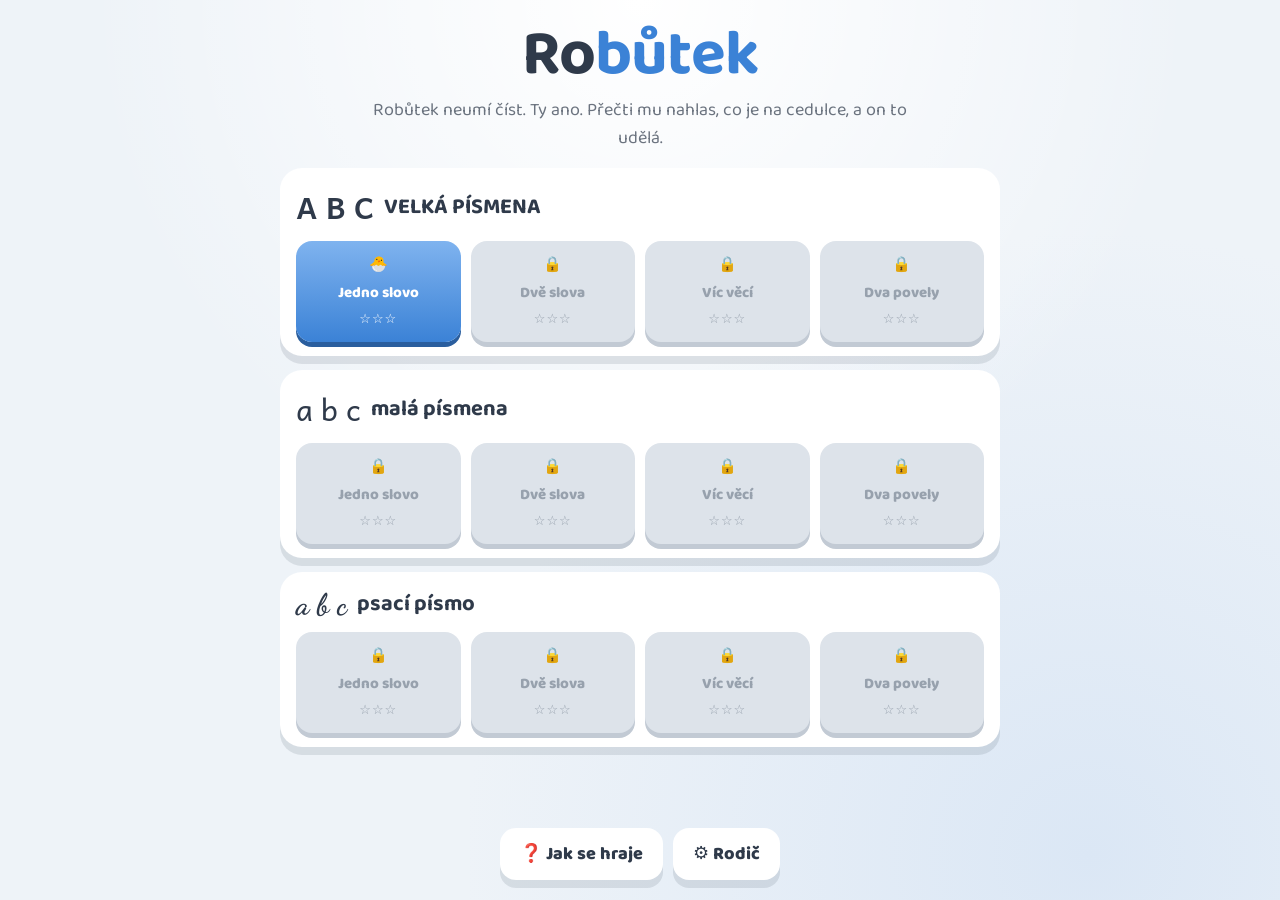
==== robutek/index.html @ ce99fd9e "Robůtek: šestá hra – robot neumí číst, dítě mu diktuje povel Předchozí hry měly skrytou vadu: slovo " ====
<!DOCTYPE html>
<html lang="cs">
<head>
<meta charset="utf-8">
<meta name="viewport" content="width=device-width, initial-scale=1, maximum-scale=1, user-scalable=no">
<meta name="apple-mobile-web-app-capable" content="yes">
<title>Robůtek</title>
<link rel="preconnect" href="https://fonts.googleapis.com">
<link href="https://fonts.googleapis.com/css2?family=Andika:wght@400;700&family=Baloo+2:wght@700;800&family=Dancing+Script:wght@600;700&display=swap" rel="stylesheet">
<link rel="stylesheet" href="style.css">
</head>
<body>

<!-- DOMŮ -->
<section id="home" class="screen active">
  <header class="title">
    <h1>Ro<span>bůtek</span></h1>
    <p>Robůtek neumí číst. Ty ano. Přečti mu nahlas, co je na cedulce, a on to udělá.</p>
  </header>
  <div class="warn" id="mic-warn" hidden></div>
  <div class="worlds" id="worlds"></div>
  <div class="home-buttons">
    <button class="btn ghost" id="btn-help">❓ Jak se hraje</button>
    <button class="btn ghost" id="btn-parent">⚙️ Rodič</button>
  </div>
</section>

<!-- HRA -->
<section id="game" class="screen">
  <div class="topbar">
    <button class="btn round" id="btn-back">←</button>
    <div class="progress"><div class="bar" id="bar"></div><span id="bar-text"></span></div>
    <button class="btn round" id="btn-speak" title="Přečti mi to">🔊</button>
  </div>

  <div class="ticket-wrap">
    <div class="ticket" id="ticket"><span id="ticket-text"></span></div>
    <div class="pressure" title="tlak"><div class="pressure-fill" id="pressure"></div></div>
  </div>

  <div class="stage">
    <svg id="svg" viewBox="0 0 440 330" preserveAspectRatio="xMidYMid meet" aria-hidden="true"></svg>
    <div class="say" id="say" hidden></div>
  </div>

  <div class="micbar" id="micbar" hidden>
    <button class="mic off" id="btn-mic">
      <span class="ring"></span>
      <span class="ico">🎤</span>
    </button>
    <div class="mic-side">
      <div class="mic-label" id="mic-label">Ťukni a mluv</div>
      <div class="heard" id="heard"></div>
    </div>
  </div>
</section>

<!-- Modal: kolo hotovo -->
<div class="modal" id="modal-done">
  <div class="card">
    <div class="confetti" id="done-icon">🤖</div>
    <h2 id="done-title"></h2>
    <p id="done-text"></p>
    <div class="made" id="done-made"></div>
    <div class="modal-buttons">
      <button class="btn big" id="btn-next">Ještě jednou</button>
      <button class="btn ghost" id="btn-home">Domů</button>
    </div>
  </div>
</div>

<!-- Modal: nápověda -->
<div class="modal" id="modal-help">
  <div class="card help">
    <h2>Jak se hraje</h2>
    <ul>
      <li>🎫 Ze stroje vyjede cedulka s povelem, třeba <b>ZMÁČKNI ČERVENÉ TLAČÍTKO</b>.</li>
      <li>🤖 Robůtek neumí číst. Přečti mu povel <b>nahlas celý</b> a on ho provede.</li>
      <li>🤷 Když mu neřekneš dost, rozhodí rukama — na stroji jsou červená dvě,
        tak neví která. Dočti cedulku do konce.</li>
      <li>💨 Když mu řekneš něco jiného, udělá to. Sykne pára a odpadne šroubek,
        který se pak musí vrátit.</li>
      <li>🏆 Když stroj zase jede, vyrobí příšerku. Prohrát se nedá.</li>
    </ul>
    <div class="modal-buttons"><button class="btn big" id="help-close">Jasně</button></div>
  </div>
</div>

<!-- Modal: rodič -->
<div class="modal" id="modal-parent">
  <div class="card parent">
    <div id="parent-gate">
      <h2>Pro rodiče</h2>
      <p>Kolik je <b id="gate-q"></b>?</p>
      <input type="number" id="gate-a" inputmode="numeric">
      <div class="modal-buttons"><button class="btn big" id="gate-ok">OK</button><button class="btn ghost" id="gate-cancel">Zpět</button></div>
    </div>
    <div id="parent-panel" hidden>
      <h2>Nastavení</h2>
      <label><input type="checkbox" id="opt-mic"> Poroučet hlasem (mikrofon)</label>
      <label>Přísnost rozpoznávání:
        <select id="opt-strict">
          <option value="0">shovívavá – uzná i nepřesné</option>
          <option value="1">normální</option>
          <option value="2">přísná – jen přesně</option>
        </select>
      </label>
      <label>Povelů na kolo: <input type="number" id="opt-goal" min="3" max="20"></label>
      <label><input type="checkbox" id="opt-syll"> Ukazovat slabiky (ČER·VE·NÉ)</label>
      <label><input type="checkbox" id="opt-tts"> Předčítat nahlas (🔊)</label>
      <label><input type="checkbox" id="opt-sound"> Zvuky</label>
      <label><input type="checkbox" id="opt-unlock"> Odemknout všechny levely</label>
      <div class="modal-buttons">
        <button class="btn ghost danger" id="btn-reset">Smazat postup</button>
        <button class="btn big" id="parent-close">Hotovo</button>
      </div>
    </div>
  </div>
</div>

<script src="machine.js"></script>
<script src="game.js"></script>
</body>
</html>
---- robutek/style.css ----
:root {
  --bg: #eef3f8;
  --ink: #2f3a4a;
  --accent: #3b82d6;
  --accent2: #7fb3ef;
  --ok: #4fae55;
  --bad: #e0443a;
  --card: #ffffff;
  --steel: #8b9bb0;
  --shadow: 0 8px 0 rgba(47, 58, 74, .12);
  --font-ui: 'Baloo 2', 'Nunito', system-ui, sans-serif;
  --font-upper: 'Andika', 'Nunito', system-ui, sans-serif;
  --font-lower: 'Andika', 'Nunito', system-ui, sans-serif;
  --font-cursive: 'Dancing Script', cursive;
}
* { box-sizing: border-box; -webkit-tap-highlight-color: transparent; }
html, body { margin: 0; height: 100dvh; }
body {
  font-family: var(--font-ui); color: var(--ink); background: var(--bg);
  background-image: radial-gradient(circle at 50% 0, #fff 0, transparent 50%),
                    radial-gradient(circle at 85% 95%, #dbe7f5 0, transparent 45%);
  overflow: hidden; user-select: none; -webkit-user-select: none;
}
.screen { display: none; position: absolute; inset: 0; flex-direction: column; padding: env(safe-area-inset-top) 16px env(safe-area-inset-bottom); }
.screen.active { display: flex; }

/* ---- domů ---- */
.title { text-align: center; margin: 24px 0 8px; }
.title h1 { font-size: clamp(34px, 8vw, 64px); margin: 0; line-height: 1; letter-spacing: -1px; }
.title h1 span { color: var(--accent); }
.title p { margin: 8px 0 0; opacity: .7; font-size: 18px; max-width: 560px; margin-inline: auto; }
.warn { background: #fff0d6; border-radius: 16px; padding: 10px 14px; margin: 0 auto 8px; max-width: 720px; font-size: 15px; text-align: center; }
.worlds { flex: 1; overflow-y: auto; display: flex; flex-direction: column; gap: 14px; padding: 8px 0; max-width: 720px; width: 100%; margin: 0 auto; }
.world { background: var(--card); border-radius: 22px; padding: 14px 16px; box-shadow: var(--shadow); }
.world h3 { margin: 0 0 10px; font-size: 22px; display: flex; align-items: center; gap: 10px; }
.world h3 .sample { font-size: 30px; }
.levels { display: grid; grid-template-columns: repeat(4, 1fr); gap: 10px; }
.level {
  border: 0; border-radius: 16px; padding: 12px 4px; cursor: pointer; font: inherit; font-weight: 800;
  background: linear-gradient(180deg, var(--accent2), var(--accent)); color: #fff; box-shadow: 0 5px 0 #2a5e9e;
  font-size: 15px; display: flex; flex-direction: column; align-items: center; gap: 4px; transition: transform .1s;
}
.level:active { transform: translateY(4px); box-shadow: none; }
.level .stars { font-size: 13px; letter-spacing: 1px; }
.level.locked { background: #dde3ea; color: #97a1ad; box-shadow: 0 5px 0 #c2cad4; cursor: default; }
.level.done { background: linear-gradient(180deg, #8fdc93, var(--ok)); box-shadow: 0 5px 0 #37803c; }
.home-buttons { display: flex; gap: 10px; justify-content: center; padding: 12px 0 20px; }

/* ---- buttons ---- */
.btn { font: inherit; font-weight: 800; border: 0; border-radius: 16px; padding: 12px 20px; cursor: pointer; background: var(--accent); color: #fff; box-shadow: 0 5px 0 #2a5e9e; font-size: 18px; transition: transform .1s; }
.btn:active { transform: translateY(4px); box-shadow: none; }
.btn.big { font-size: 20px; padding: 14px 26px; }
.btn.ghost { background: var(--card); color: var(--ink); box-shadow: var(--shadow); }
.btn.ghost.danger { color: var(--bad); }
.btn.round { width: 48px; height: 48px; padding: 0; border-radius: 50%; background: var(--card); color: var(--ink); box-shadow: var(--shadow); font-size: 22px; }

/* ---- hra ---- */
.topbar { display: flex; align-items: center; gap: 12px; padding: 10px 0; }
.progress { flex: 1; height: 26px; background: #fff; border-radius: 13px; box-shadow: inset 0 2px 4px rgba(0,0,0,.08); position: relative; overflow: hidden; }
.progress .bar { height: 100%; width: 0; background: linear-gradient(90deg, var(--accent2), var(--accent)); transition: width .4s; border-radius: 13px; }
.progress span { position: absolute; inset: 0; display: grid; place-items: center; font-size: 14px; font-weight: 800; }

/* cedulka z tiskárny */
.ticket-wrap { display: flex; align-items: center; justify-content: center; gap: 10px; flex: 0 0 auto; }
.ticket {
  position: relative; background: #fffdf2; border-radius: 4px; padding: 10px 18px;
  box-shadow: 0 6px 0 rgba(47,58,74,.14); text-align: center; max-width: 86%;
  font-size: clamp(20px, 5vw, 40px); line-height: 1.2; letter-spacing: 2px;
  border-top: 3px dashed #ddd6c0; border-bottom: 3px dashed #ddd6c0;
}
.ticket.out { animation: printout .5s cubic-bezier(.34,1.3,.64,1); }
@keyframes printout { 0% { transform: translateY(-28px) scaleY(.4); opacity: 0; } 100% { transform: none; opacity: 1; } }
.ticket.gone { animation: ticketgone .4s forwards; }
@keyframes ticketgone { to { transform: translateY(14px) scale(.8); opacity: 0; } }
.ticket .syl { color: var(--accent); opacity: .45; margin: 0 1px; }
.ticket .screw { color: #b06a1e; }
.font-upper { font-family: var(--font-upper); font-weight: 700; }
.font-lower { font-family: var(--font-lower); font-weight: 400; }
.font-cursive { font-family: var(--font-cursive); font-weight: 700; letter-spacing: 0; }

.pressure { width: 14px; height: 54px; border-radius: 7px; background: #fff; box-shadow: inset 0 2px 4px rgba(0,0,0,.1); overflow: hidden; display: flex; align-items: flex-end; flex: 0 0 auto; }
.pressure-fill { width: 100%; height: 0; background: linear-gradient(180deg, var(--bad), #f0a040); transition: height .4s; }

/* ---- stroj ---- */
.stage { position: relative; flex: 1; min-height: 0; display: grid; place-items: center; }
.stage svg { width: min(100%, 620px); max-height: 100%; overflow: visible; }
.ctrl { cursor: pointer; }
.ctrl .hit { fill: transparent; }
.ctrl.acted { animation: acted .45s; }
@keyframes acted { 0%,100% { transform: translate(0,0); } 40% { transform: translate(0,4px) scale(.92); } }
.ctrl.wrongact { animation: wrongact .5s; }
@keyframes wrongact { 0%,100% { transform: rotate(0); } 25% { transform: rotate(-7deg); } 75% { transform: rotate(7deg); } }
.ctrl.lit .bulb { filter: drop-shadow(0 0 10px #ffe680); }
.robot { transition: transform .5s cubic-bezier(.4,0,.2,1); }
.robot.walk .rb-legs { animation: step .28s ease-in-out infinite alternate; transform-origin: 50% 0; }
@keyframes step { from { transform: skewX(-8deg); } to { transform: skewX(8deg); } }
.robot.poke .rb-arm { animation: poke .4s; transform-origin: 22px -50px; }
@keyframes poke { 0%,100% { transform: rotate(0); } 50% { transform: rotate(-28deg) translateX(6px); } }
.robot.shrug .rb-arm { animation: shrug .7s; transform-origin: 22px -50px; }
@keyframes shrug { 0%,100% { transform: rotate(0); } 40% { transform: rotate(-52deg); } }
.robot.hears .rb-ear { animation: earwig .5s infinite alternate; transform-origin: -19px -69px; }
@keyframes earwig { from { transform: scale(1); } to { transform: scale(1.25); } }
.steam { animation: steam 1s ease-out forwards; }
@keyframes steam { 0% { opacity: .85; transform: translateY(0) scale(.5); } 100% { opacity: 0; transform: translateY(-56px) scale(1.6); } }
.screwfall { animation: screwfall 1s cubic-bezier(.5,0,.9,.6) forwards; }
@keyframes screwfall { 0% { transform: translate(0,0) rotate(0); } 100% { transform: translate(16px, 90px) rotate(220deg); } }

/* bublina robůtka */
.say {
  position: absolute; left: 50%; bottom: 16%; transform: translateX(-50%);
  background: #fff; border-radius: 16px; padding: 8px 16px; box-shadow: var(--shadow);
  font-weight: 800; font-size: clamp(15px, 3.4vw, 22px); animation: pop .25s; pointer-events: none; z-index: 5;
}
.say[hidden] { display: none; }
@keyframes pop { 0% { transform: translateX(-50%) scale(.6); opacity: 0; } 100% { transform: translateX(-50%) scale(1); opacity: 1; } }

/* ---- mikrofon ---- */
.micbar { display: flex; align-items: center; justify-content: center; gap: 14px; padding: 4px 0 12px; flex: 0 0 auto; }
.micbar[hidden] { display: none; }
.mic {
  position: relative; width: 66px; height: 66px; border: 0; border-radius: 50%; cursor: pointer; flex: 0 0 auto;
  background: var(--accent); color: #fff; box-shadow: 0 5px 0 #2a5e9e; display: grid; place-items: center; transition: transform .1s, background .2s;
}
.mic:active { transform: translateY(4px); box-shadow: none; }
.mic .ico { font-size: 30px; line-height: 1; }
.mic .ring { position: absolute; inset: -6px; border-radius: 50%; border: 4px solid var(--accent); opacity: 0; }
.mic.live { background: #e0527a; box-shadow: 0 5px 0 #a8305a; }
.mic.live .ring { opacity: .6; border-color: #e0527a; animation: ping 1.8s ease-out infinite; }
.mic.hears { background: #ff3d71; box-shadow: 0 5px 0 #c22a54; }
.mic.hears .ring { border-color: #ff3d71; animation-duration: .7s; }
.mic.off { background: #aab4c2; box-shadow: 0 5px 0 #8892a1; animation: nudge 2.4s ease-in-out infinite; }
.mic.dead { background: #d4dae2; box-shadow: 0 5px 0 #b3bcc7; color: #78828f; animation: none; cursor: default; }
@keyframes ping { 0% { transform: scale(1); opacity: .7; } 100% { transform: scale(1.5); opacity: 0; } }
@keyframes nudge { 0%,88%,100% { transform: translateY(0); } 94% { transform: translateY(-6px); } }
.mic-side { min-width: 0; max-width: 48vw; }
.mic-label { font-size: 15px; font-weight: 800; opacity: .8; }
.heard { font-size: 14px; opacity: .6; min-height: 19px; white-space: nowrap; overflow: hidden; text-overflow: ellipsis; }

/* ---- modal ---- */
.modal { display: none; position: fixed; inset: 0; background: rgba(47,58,74,.45); z-index: 100; place-items: center; padding: 16px; }
.modal.open { display: grid; }
.card { background: var(--card); border-radius: 28px; padding: 24px; width: min(480px, 100%); text-align: center; box-shadow: 0 20px 60px rgba(0,0,0,.25); animation: cardpop .3s; max-height: 92vh; overflow-y: auto; }
@keyframes cardpop { 0% { transform: scale(.6); opacity: 0; } 100% { transform: scale(1); opacity: 1; } }
.card h2 { margin: 0 0 8px; font-size: 30px; }
.confetti { font-size: 64px; }
.made { display: grid; place-items: center; }
.made svg { width: 150px; height: 150px; }
.modal-buttons { display: flex; gap: 10px; justify-content: center; margin-top: 18px; flex-wrap: wrap; }
.card.help { text-align: left; }
.card.help ul { padding-left: 22px; margin: 8px 0; }
.card.help li { margin: 8px 0; font-size: 17px; }
.card.parent { text-align: left; }
.card.parent label { display: block; padding: 8px 0; font-size: 17px; }
.card.parent select, .card.parent input[type=number] { font: inherit; font-size: 18px; padding: 8px 10px; border-radius: 10px; border: 2px solid #dde3ea; width: 100%; }
.card.parent input[type=number] { width: 80px; }
.card.parent input[type=checkbox] { width: 20px; height: 20px; vertical-align: middle; margin-right: 8px; }

@media (max-width: 480px) {
  .levels { gap: 6px; }
  .level { font-size: 12px; padding: 10px 2px; }
  .home-buttons { flex-direction: column; align-items: stretch; }
}
@media (max-height: 680px) {
  .title { margin: 10px 0 4px; }
  .ticket { padding: 6px 14px; font-size: clamp(17px, 4.2vw, 30px); }
  .mic { width: 58px; height: 58px; }
  .mic .ico { font-size: 26px; }
}
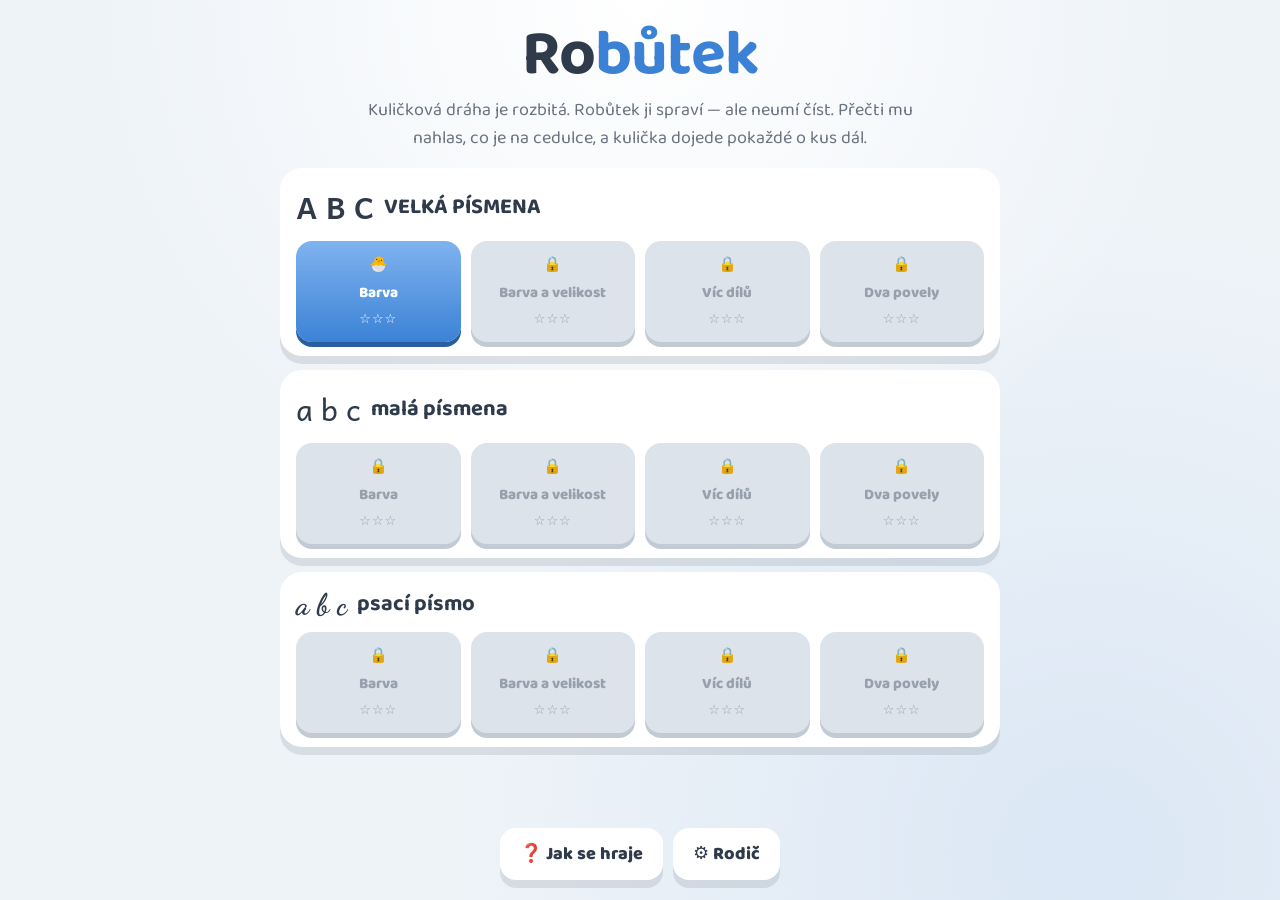
==== commit 62e611e1: "Robůtek: stroj je teď kuličková dráha Herní smyčka zůstává (dítě čte povel, robot ho provede), mění " ====
--- a/robutek/index.html
+++ b/robutek/index.html
@@ -15,7 +15,8 @@
 <section id="home" class="screen active">
   <header class="title">
     <h1>Ro<span>bůtek</span></h1>
-    <p>Robůtek neumí číst. Ty ano. Přečti mu nahlas, co je na cedulce, a on to udělá.</p>
+    <p>Kuličková dráha je rozbitá. Robůtek ji spraví — ale neumí číst.
+      Přečti mu nahlas, co je na cedulce, a kulička dojede pokaždé o kus dál.</p>
   </header>
   <div class="warn" id="mic-warn" hidden></div>
   <div class="worlds" id="worlds"></div>
@@ -74,13 +75,15 @@
   <div class="card help">
     <h2>Jak se hraje</h2>
     <ul>
-      <li>🎫 Ze stroje vyjede cedulka s povelem, třeba <b>ZMÁČKNI ČERVENÉ TLAČÍTKO</b>.</li>
+      <li>⚪ Kulička se pustí shora a dojede k prvnímu rozbitému dílu. Tam spadne.</li>
+      <li>🎫 Vyjede cedulka s povelem, třeba <b>PŘEHOĎ ČERVENOU VÝHYBKU</b>.</li>
       <li>🤖 Robůtek neumí číst. Přečti mu povel <b>nahlas celý</b> a on ho provede.</li>
-      <li>🤷 Když mu neřekneš dost, rozhodí rukama — na stroji jsou červená dvě,
-        tak neví která. Dočti cedulku do konce.</li>
+      <li>🤷 Když mu neřekneš dost, rozhodí rukama — červené díly jsou dva,
+        tak neví který. Dočti cedulku do konce.</li>
       <li>💨 Když mu řekneš něco jiného, udělá to. Sykne pára a odpadne šroubek,
         který se pak musí vrátit.</li>
-      <li>🏆 Když stroj zase jede, vyrobí příšerku. Prohrát se nedá.</li>
+      <li>🔔 Po každé opravě kulička jede znovu a dostane se dál. Když projede až
+        dolů, zazvoní na zvonek a z koše vyleze příšerka. Prohrát se nedá.</li>
     </ul>
     <div class="modal-buttons"><button class="btn big" id="help-close">Jasně</button></div>
   </div>
@@ -105,7 +108,7 @@
           <option value="2">přísná – jen přesně</option>
         </select>
       </label>
-      <label>Povelů na kolo: <input type="number" id="opt-goal" min="3" max="20"></label>
+      <label>Dílů na dráze: <input type="number" id="opt-goal" min="3" max="8"></label>
       <label><input type="checkbox" id="opt-syll"> Ukazovat slabiky (ČER·VE·NÉ)</label>
       <label><input type="checkbox" id="opt-tts"> Předčítat nahlas (🔊)</label>
       <label><input type="checkbox" id="opt-sound"> Zvuky</label>
@@ -118,7 +121,7 @@
   </div>
 </div>
 
-<script src="machine.js"></script>
+<script src="track.js"></script>
 <script src="game.js"></script>
 </body>
 </html>
--- a/robutek/style.css
+++ b/robutek/style.css
@@ -114,6 +114,23 @@
 .say[hidden] { display: none; }
 @keyframes pop { 0% { transform: translateX(-50%) scale(.6); opacity: 0; } 100% { transform: translateX(-50%) scale(1); opacity: 1; } }
 
+/* ---- dráha ---- */
+.rail { fill: none; stroke: #b08a5a; stroke-width: 9; stroke-linecap: round; }
+.rail-in { fill: none; stroke: #d9b483; stroke-width: 5; stroke-linecap: round; }
+.rail-done { stroke: #7fc48a; }
+.ball { fill: #e8eef6; stroke: #9fb0c4; stroke-width: 2.5; filter: drop-shadow(0 2px 2px rgba(0,0,0,.25)); }
+.ball.fall { animation: ballfall .9s cubic-bezier(.4,0,.9,.6) forwards; }
+@keyframes ballfall { to { transform: translateY(120px) scale(.85); opacity: 0; } }
+.part-broken .pbody { opacity: .55; }
+.part-broken .pmark { display: inline; }
+.pmark { display: none; }
+.part-ok .pglow { animation: pglow .6s; }
+@keyframes pglow { 0% { transform: scale(1); } 45% { transform: scale(1.25); } 100% { transform: scale(1); } }
+#bell.ring { animation: bellring .6s; transform-origin: 406px 60px; }
+@keyframes bellring { 0%,100% { transform: rotate(0); } 25% { transform: rotate(-16deg); } 75% { transform: rotate(16deg); } }
+.spark { animation: spark .7s ease-out forwards; }
+@keyframes spark { 0% { opacity: 1; transform: scale(.4); } 100% { opacity: 0; transform: scale(1.8) translateY(-20px); } }
+
 /* ---- mikrofon ---- */
 .micbar { display: flex; align-items: center; justify-content: center; gap: 14px; padding: 4px 0 12px; flex: 0 0 auto; }
 .micbar[hidden] { display: none; }
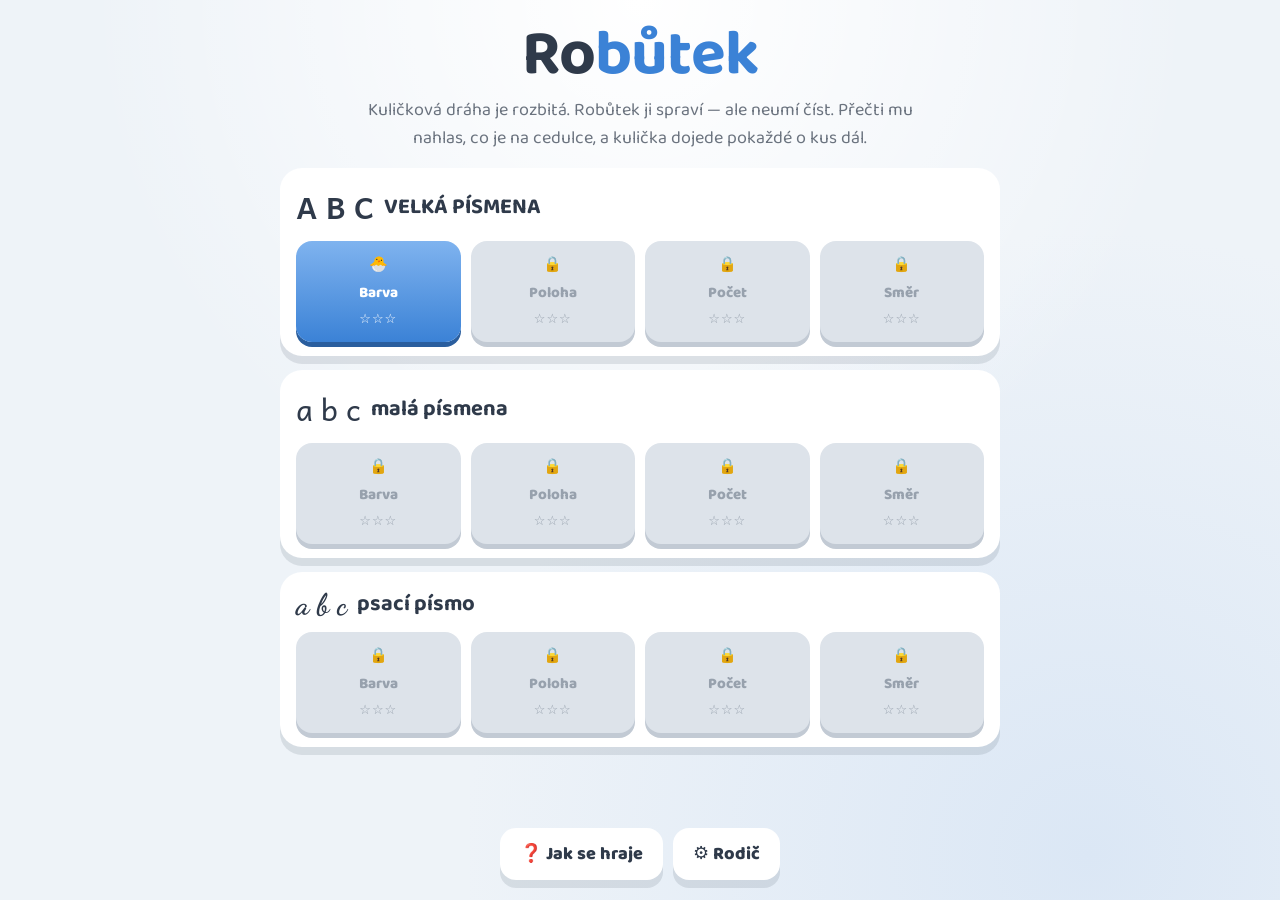
==== commit 6ac1dd3a: "Robůtek: přiblížení na poruchu a povely, které nejdou uhodnout Dvě změny, které spolu souvisí víc, n" ====
--- a/robutek/index.html
+++ b/robutek/index.html
@@ -31,7 +31,6 @@
   <div class="topbar">
     <button class="btn round" id="btn-back">←</button>
     <div class="progress"><div class="bar" id="bar"></div><span id="bar-text"></span></div>
-    <button class="btn round" id="btn-speak" title="Přečti mi to">🔊</button>
   </div>
 
   <div class="ticket-wrap">
@@ -75,15 +74,17 @@
   <div class="card help">
     <h2>Jak se hraje</h2>
     <ul>
-      <li>⚪ Kulička se pustí shora a dojede k prvnímu rozbitému dílu. Tam spadne.</li>
-      <li>🎫 Vyjede cedulka s povelem, třeba <b>PŘEHOĎ ČERVENOU VÝHYBKU</b>.</li>
-      <li>🤖 Robůtek neumí číst. Přečti mu povel <b>nahlas celý</b> a on ho provede.</li>
-      <li>🤷 Když mu neřekneš dost, rozhodí rukama — červené díly jsou dva,
-        tak neví který. Dočti cedulku do konce.</li>
-      <li>💨 Když mu řekneš něco jiného, udělá to. Sykne pára a odpadne šroubek,
-        který se pak musí vrátit.</li>
-      <li>🔔 Po každé opravě kulička jede znovu a dostane se dál. Když projede až
-        dolů, zazvoní na zvonek a z koše vyleze příšerka. Prohrát se nedá.</li>
+      <li>⚪ Kulička se pustí shora a zastaví se u zaseknuté sestavy.</li>
+      <li>🔍 Robůtek k ní dojde a obraz se přiblíží, abys na ni dobře viděl.</li>
+      <li>🎫 Na cedulce je povel, třeba <b>STRHNI ČERVENOU PÁKU</b>.</li>
+      <li>👀 Páky vypadají všechny stejně dobře. <b>Která je ta pravá, řekne jedině
+        cedulka</b> — z obrázku se to poznat nedá.</li>
+      <li>🤖 Robůtek neumí číst. Přečti mu povel nahlas a on ho provede.</li>
+      <li>🤷 Když neřekneš které, rozhodí rukama a čeká.</li>
+      <li>💨 Když řekneš jinou, strhne ji — sykne pára a odpadne šroubek,
+        který se musí vrátit.</li>
+      <li>🔔 Po opravě kulička jede dál. Když projede až dolů, zazvoní na zvonek,
+        vyletí konfety a z koše vyleze příšerka. Prohrát se nedá.</li>
     </ul>
     <div class="modal-buttons"><button class="btn big" id="help-close">Jasně</button></div>
   </div>
@@ -109,8 +110,6 @@
         </select>
       </label>
       <label>Dílů na dráze: <input type="number" id="opt-goal" min="3" max="8"></label>
-      <label><input type="checkbox" id="opt-syll"> Ukazovat slabiky (ČER·VE·NÉ)</label>
-      <label><input type="checkbox" id="opt-tts"> Předčítat nahlas (🔊)</label>
       <label><input type="checkbox" id="opt-sound"> Zvuky</label>
       <label><input type="checkbox" id="opt-unlock"> Odemknout všechny levely</label>
       <div class="modal-buttons">
--- a/robutek/style.css
+++ b/robutek/style.css
@@ -68,11 +68,20 @@
   font-size: clamp(20px, 5vw, 40px); line-height: 1.2; letter-spacing: 2px;
   border-top: 3px dashed #ddd6c0; border-bottom: 3px dashed #ddd6c0;
 }
+/* zblízka dostane cedulka víc místa – celá obrazovka patří jedné úloze */
+.screen.zoomed .ticket { font-size: clamp(26px, 6.5vw, 52px); padding: 14px 26px; }
+.screen.zoomed .pressure { opacity: .35; }
 .ticket.out { animation: printout .5s cubic-bezier(.34,1.3,.64,1); }
 @keyframes printout { 0% { transform: translateY(-28px) scaleY(.4); opacity: 0; } 100% { transform: none; opacity: 1; } }
 .ticket.gone { animation: ticketgone .4s forwards; }
 @keyframes ticketgone { to { transform: translateY(14px) scale(.8); opacity: 0; } }
-.ticket .syl { color: var(--accent); opacity: .45; margin: 0 1px; }
+/* Podtržení slova, které rozpoznávač zachytil – roste zleva doprava. */
+.ticket .tw { position: relative; display: inline-block; padding-bottom: 5px; }
+.ticket .tw::after {
+  content: ''; position: absolute; left: 0; right: 0; bottom: 0; height: 5px; border-radius: 3px;
+  background: #4fae55; transform: scaleX(0); transform-origin: left center; transition: transform .25s ease-out;
+}
+.ticket .tw.read::after { transform: scaleX(1); }
 .ticket .screw { color: #b06a1e; }
 .font-upper { font-family: var(--font-upper); font-weight: 700; }
 .font-lower { font-family: var(--font-lower); font-weight: 400; }
@@ -84,13 +93,6 @@
 /* ---- stroj ---- */
 .stage { position: relative; flex: 1; min-height: 0; display: grid; place-items: center; }
 .stage svg { width: min(100%, 620px); max-height: 100%; overflow: visible; }
-.ctrl { cursor: pointer; }
-.ctrl .hit { fill: transparent; }
-.ctrl.acted { animation: acted .45s; }
-@keyframes acted { 0%,100% { transform: translate(0,0); } 40% { transform: translate(0,4px) scale(.92); } }
-.ctrl.wrongact { animation: wrongact .5s; }
-@keyframes wrongact { 0%,100% { transform: rotate(0); } 25% { transform: rotate(-7deg); } 75% { transform: rotate(7deg); } }
-.ctrl.lit .bulb { filter: drop-shadow(0 0 10px #ffe680); }
 .robot { transition: transform .5s cubic-bezier(.4,0,.2,1); }
 .robot.walk .rb-legs { animation: step .28s ease-in-out infinite alternate; transform-origin: 50% 0; }
 @keyframes step { from { transform: skewX(-8deg); } to { transform: skewX(8deg); } }
@@ -121,13 +123,28 @@
 .ball { fill: #e8eef6; stroke: #9fb0c4; stroke-width: 2.5; filter: drop-shadow(0 2px 2px rgba(0,0,0,.25)); }
 .ball.fall { animation: ballfall .9s cubic-bezier(.4,0,.9,.6) forwards; }
 @keyframes ballfall { to { transform: translateY(120px) scale(.85); opacity: 0; } }
-.part-broken .pbody { opacity: .55; }
-.part-broken .pmark { display: inline; }
-.pmark { display: none; }
-.part-ok .pglow { animation: pglow .6s; }
-@keyframes pglow { 0% { transform: scale(1); } 45% { transform: scale(1.25); } 100% { transform: scale(1); } }
+/* ---- sestava zblízka ----
+   Ovladače v sestavě musí vypadat rovnocenně: žádný nesmí být zvýrazněný,
+   jinak by šla úloha vyřešit bez čtení. Zvýrazní se teprve po provedení. */
+.rig .sub { transition: transform .35s cubic-bezier(.34,1.5,.64,1); transform-box: fill-box; transform-origin: 50% 100%; }
+.rig .sub.done { transform: rotate(38deg); }
+.rig.jam .rigbox { stroke-dasharray: 7 6; animation: jampulse 1.4s ease-in-out infinite; }
+@keyframes jampulse { 0%,100% { stroke-opacity: .5; } 50% { stroke-opacity: 1; } }
+.rig .turn { opacity: .25; }
+.rig .turn.on { opacity: 1; }
+
 #bell.ring { animation: bellring .6s; transform-origin: 406px 60px; }
 @keyframes bellring { 0%,100% { transform: rotate(0); } 25% { transform: rotate(-16deg); } 75% { transform: rotate(16deg); } }
+/* konfety: vyletí do vějíře, otočí se a spadnou pod misku */
+.confetto {
+  transform-box: fill-box; transform-origin: 50% 50%; opacity: 0;
+  animation: confetto 1.5s cubic-bezier(.2,.55,.45,1) forwards;
+}
+@keyframes confetto {
+  0%   { opacity: 1; transform: translate(0, 0) rotate(0deg) scale(.5); }
+  35%  { opacity: 1; transform: translate(calc(var(--dx) * .55), var(--up)) rotate(calc(var(--rot) * .4)) scale(1); }
+  100% { opacity: 0; transform: translate(var(--dx), var(--dy)) rotate(var(--rot)) scale(.9); }
+}
 .spark { animation: spark .7s ease-out forwards; }
 @keyframes spark { 0% { opacity: 1; transform: scale(.4); } 100% { opacity: 0; transform: scale(1.8) translateY(-20px); } }
 
